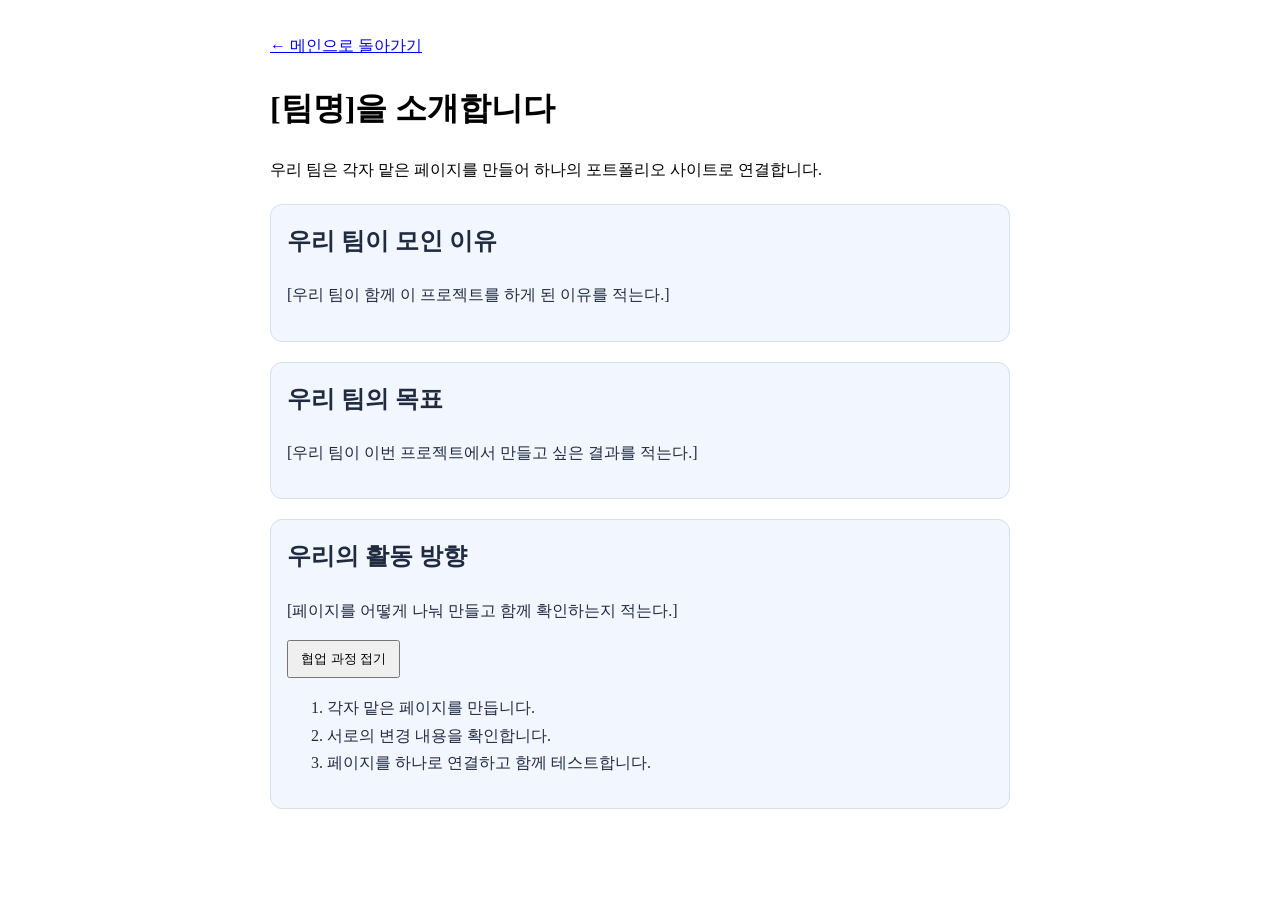
==== about.html @ 88756044 "Add files via upload" ====
<!DOCTYPE html>
<html lang="ko">
<head>
  <meta charset="UTF-8">
  <meta name="viewport" content="width=device-width, initial-scale=1.0">
  <title>팀 소개</title>
  <link rel="stylesheet" href="./about.css">
  <script src="./about.js" defer></script>
</head>
<body>
  <main class="about-page">
    <a href="./page.html">← 메인으로 돌아가기</a>

    <h1>[팀명]을 소개합니다</h1>
    <p>우리 팀은 각자 맡은 페이지를 만들어 하나의 포트폴리오 사이트로 연결합니다.</p>

    <section>
      <h2>우리 팀이 모인 이유</h2>
      <p>[우리 팀이 함께 이 프로젝트를 하게 된 이유를 적는다.]</p>
    </section>

    <section>
      <h2>우리 팀의 목표</h2>
      <p>[우리 팀이 이번 프로젝트에서 만들고 싶은 결과를 적는다.]</p>
    </section>

    <section>
      <h2>우리의 활동 방향</h2>
      <p>[페이지를 어떻게 나눠 만들고 함께 확인하는지 적는다.]</p>

      <button id="work-button" type="button"
              aria-controls="work-list" aria-expanded="true" hidden>
        협업 과정 접기
      </button>

      <ol id="work-list">
        <li>각자 맡은 페이지를 만듭니다.</li>
        <li>서로의 변경 내용을 확인합니다.</li>
        <li>페이지를 하나로 연결하고 함께 테스트합니다.</li>
      </ol>
    </section>
  </main>
</body>
</html>
---- about.css ----
.about-page {
  box-sizing: border-box;
  max-width: 780px;
  margin: 32px auto;
  padding: 0 20px;
  line-height: 1.7;
}

.about-page section {
  margin-top: 20px;
  padding: 16px;
  border: 1px solid #d8dfeb;
  border-radius: 12px;
  background-color: #f2f6ff;
  color: #202b40;
}

.about-page h2 {
  margin-top: 0;
}

.about-page button {
  padding: 8px 12px;
  cursor: pointer;
}
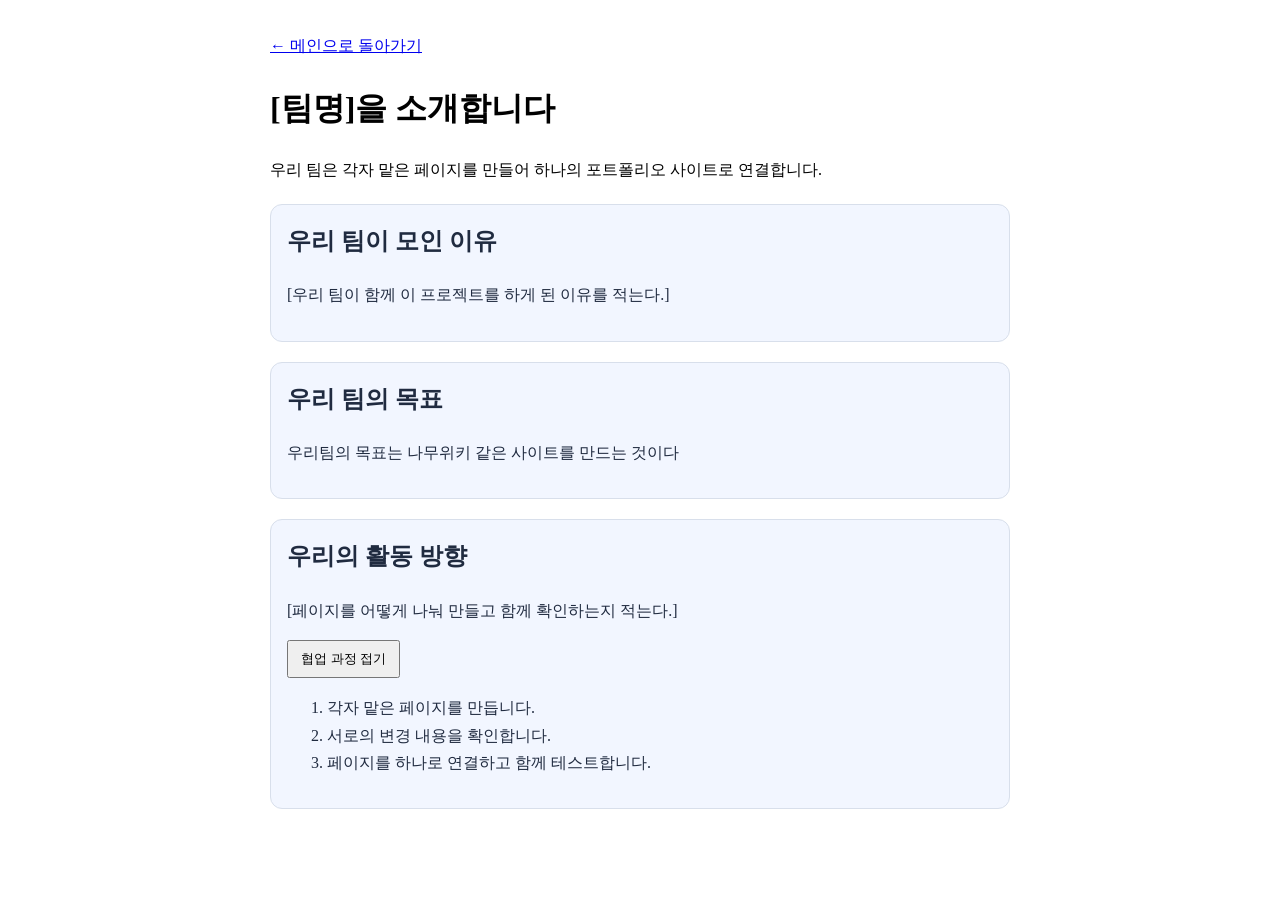
==== commit a12a7681: "팀 소개 페이지 본문 수정" ====
--- a/about.html
+++ b/about.html
@@ -21,7 +21,7 @@
 
     <section>
       <h2>우리 팀의 목표</h2>
-      <p>[우리 팀이 이번 프로젝트에서 만들고 싶은 결과를 적는다.]</p>
+      <p>우리팀의 목표는 나무위키 같은 사이트를 만드는 것이다</p>
     </section>
 
     <section>
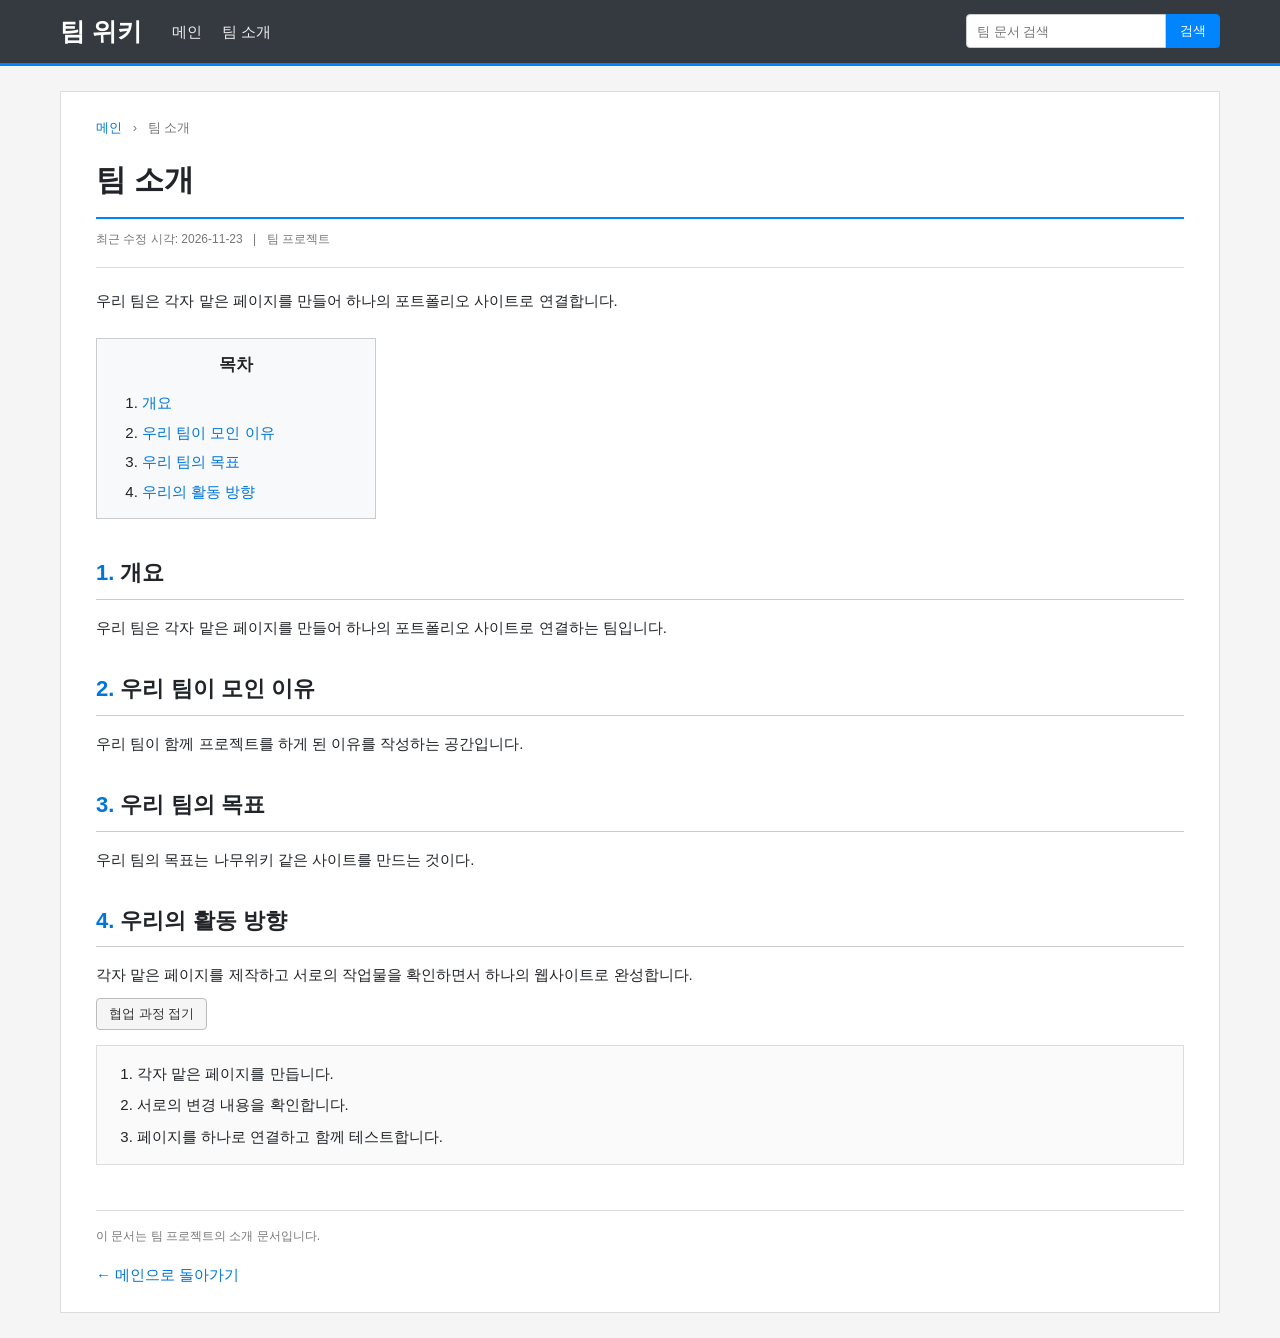
==== commit 4db0b54b: "변경한 기능: 팀 소개(about) 페이지 html, css, js 수정 issue링크 #4" ====
--- a/about.html
+++ b/about.html
@@ -1,44 +1,136 @@
+
 <!DOCTYPE html>
 <html lang="ko">
 <head>
   <meta charset="UTF-8">
   <meta name="viewport" content="width=device-width, initial-scale=1.0">
-  <title>팀 소개</title>
+  <title>팀 소개 - 팀 문서</title>
   <link rel="stylesheet" href="./about.css">
   <script src="./about.js" defer></script>
 </head>
 <body>
-  <main class="about-page">
-    <a href="./page.html">← 메인으로 돌아가기</a>
 
-    <h1>[팀명]을 소개합니다</h1>
-    <p>우리 팀은 각자 맡은 페이지를 만들어 하나의 포트폴리오 사이트로 연결합니다.</p>
+  <!-- 상단 네비게이션 -->
+  <header class="top-bar">
+    <div class="nav-container">
+      <a href="./page.html" class="logo">팀 위키</a>
 
-    <section>
-      <h2>우리 팀이 모인 이유</h2>
-      <p>[우리 팀이 함께 이 프로젝트를 하게 된 이유를 적는다.]</p>
-    </section>
+      <nav class="top-menu">
+        <a href="./page.html">메인</a>
+        <a href="#team-info">팀 소개</a>
+      </nav>
 
-    <section>
-      <h2>우리 팀의 목표</h2>
-      <p>우리팀의 목표는 나무위키 같은 사이트를 만드는 것이다</p>
-    </section>
+      <form id="search-form" class="search-form">
+        <input
+          type="search"
+          id="search-input"
+          placeholder="팀 문서 검색"
+          aria-label="문서 검색"
+        >
+        <button type="submit">검색</button>
+      </form>
+    </div>
+  </header>
 
-    <section>
-      <h2>우리의 활동 방향</h2>
-      <p>[페이지를 어떻게 나눠 만들고 함께 확인하는지 적는다.]</p>
+  <!-- 문서 영역 -->
+  <main class="wiki-container">
 
-      <button id="work-button" type="button"
-              aria-controls="work-list" aria-expanded="true" hidden>
-        협업 과정 접기
-      </button>
+    <article class="wiki-article" id="team-info">
 
-      <ol id="work-list">
-        <li>각자 맡은 페이지를 만듭니다.</li>
-        <li>서로의 변경 내용을 확인합니다.</li>
-        <li>페이지를 하나로 연결하고 함께 테스트합니다.</li>
-      </ol>
-    </section>
+      <div class="breadcrumb">
+        <a href="./page.html">메인</a>
+        <span>›</span>
+        팀 소개
+      </div>
+
+      <h1 class="document-title">팀 소개</h1>
+
+      <div class="document-info">
+        최근 수정 시각: 2026-11-23
+        <span>|</span>
+        팀 프로젝트
+      </div>
+
+      <hr>
+
+      <p class="intro">
+        우리 팀은 각자 맡은 페이지를 만들어 하나의 포트폴리오 사이트로 연결합니다.
+      </p>
+
+      <!-- 목차 -->
+      <div class="toc">
+        <div class="toc-title">목차</div>
+
+        <ol>
+          <li><a href="#section1">개요</a></li>
+          <li><a href="#section2">우리 팀이 모인 이유</a></li>
+          <li><a href="#section3">우리 팀의 목표</a></li>
+          <li><a href="#section4">우리의 활동 방향</a></li>
+        </ol>
+      </div>
+
+      <!-- 1. 개요 -->
+      <section id="section1">
+        <h2><span>1.</span> 개요</h2>
+        <p>
+          우리 팀은 각자 맡은 페이지를 만들어
+          하나의 포트폴리오 사이트로 연결하는 팀입니다.
+        </p>
+      </section>
+
+      <!-- 2. 팀이 모인 이유 -->
+      <section id="section2">
+        <h2><span>2.</span> 우리 팀이 모인 이유</h2>
+        <p>
+          우리 팀이 함께 프로젝트를 하게 된 이유를 작성하는 공간입니다.
+        </p>
+      </section>
+
+      <!-- 3. 팀의 목표 -->
+      <section id="section3">
+        <h2><span>3.</span> 우리 팀의 목표</h2>
+        <p>
+          우리 팀의 목표는 나무위키 같은 사이트를 만드는 것이다.
+        </p>
+      </section>
+
+      <!-- 4. 활동 방향 -->
+      <section id="section4">
+        <h2><span>4.</span> 우리의 활동 방향</h2>
+
+        <p>
+          각자 맡은 페이지를 제작하고 서로의 작업물을 확인하면서
+          하나의 웹사이트로 완성합니다.
+        </p>
+
+        <button
+          id="work-button"
+          type="button"
+          aria-controls="work-list"
+          aria-expanded="true"
+          hidden
+        >
+          협업 과정 접기
+        </button>
+
+        <ol id="work-list">
+          <li>각자 맡은 페이지를 만듭니다.</li>
+          <li>서로의 변경 내용을 확인합니다.</li>
+          <li>페이지를 하나로 연결하고 함께 테스트합니다.</li>
+        </ol>
+      </section>
+
+      <!-- 하단 정보 -->
+      <div class="document-footer">
+        이 문서는 팀 프로젝트의 소개 문서입니다.
+      </div>
+
+      <a href="./page.html" class="back-link">
+        ← 메인으로 돌아가기
+      </a>
+
+    </article>
   </main>
+
 </body>
 </html>
--- a/about.css
+++ b/about.css
@@ -1,25 +1,297 @@
-.about-page {
+
+/* 기본 설정 */
+* {
   box-sizing: border-box;
-  max-width: 780px;
-  margin: 32px auto;
-  padding: 0 20px;
+}
+
+body {
+  margin: 0;
+  background: #f5f5f5;
+  color: #212529;
+  font-family: Arial, "Malgun Gothic", sans-serif;
+  font-size: 15px;
   line-height: 1.7;
 }
 
-.about-page section {
-  margin-top: 20px;
-  padding: 16px;
-  border: 1px solid #d8dfeb;
-  border-radius: 12px;
-  background-color: #f2f6ff;
-  color: #202b40;
-}
-
-.about-page h2 {
-  margin-top: 0;
-}
-
-.about-page button {
-  padding: 8px 12px;
+/* 상단 네비게이션 */
+.top-bar {
+  width: 100%;
+  background: #343a40;
+  border-bottom: 3px solid #0084ff;
+}
+
+.nav-container {
+  max-width: 1200px;
+  min-height: 62px;
+  margin: auto;
+  padding: 10px 20px;
+  display: flex;
+  align-items: center;
+  gap: 30px;
+}
+
+.logo {
+  color: #ffffff;
+  font-size: 25px;
+  font-weight: bold;
+  text-decoration: none;
+  white-space: nowrap;
+}
+
+.top-menu {
+  display: flex;
+  gap: 20px;
+}
+
+.top-menu a {
+  color: #eeeeee;
+  text-decoration: none;
+}
+
+.top-menu a:hover {
+  color: #ffffff;
+  text-decoration: underline;
+}
+
+/* 검색창 */
+.search-form {
+  display: flex;
+  margin-left: auto;
+}
+
+.search-form input {
+  width: 200px;
+  padding: 7px 10px;
+  border: 1px solid #cccccc;
+  border-radius: 4px 0 0 4px;
+  outline: none;
+}
+
+.search-form input:focus {
+  border-color: #0084ff;
+}
+
+.search-form button {
+  padding: 7px 13px;
+  border: 1px solid #0084ff;
+  border-radius: 0 4px 4px 0;
+  background: #0084ff;
+  color: white;
   cursor: pointer;
 }
+
+/* 전체 문서 영역 */
+.wiki-container {
+  max-width: 1200px;
+  min-height: calc(100vh - 62px);
+  margin: auto;
+  padding: 25px 20px;
+}
+
+.wiki-article {
+  padding: 25px 35px;
+  background: #ffffff;
+  border: 1px solid #dddddd;
+}
+
+/* 경로 표시 */
+.breadcrumb {
+  margin-bottom: 15px;
+  color: #777777;
+  font-size: 13px;
+}
+
+.breadcrumb a {
+  color: #0275d8;
+  text-decoration: none;
+}
+
+.breadcrumb span {
+  margin: 0 7px;
+}
+
+/* 문서 제목 */
+.document-title {
+  margin: 0;
+  padding-bottom: 12px;
+  border-bottom: 2px solid #0084ff;
+  font-size: 30px;
+  font-weight: 600;
+}
+
+.document-info {
+  margin-top: 10px;
+  color: #777777;
+  font-size: 12px;
+}
+
+.document-info span {
+  margin: 0 7px;
+}
+
+.wiki-article > hr {
+  margin: 18px 0;
+  border: none;
+  border-top: 1px solid #dddddd;
+}
+
+/* 소개 문장 */
+.intro {
+  margin: 20px 0;
+  font-size: 15px;
+}
+
+/* 목차 */
+.toc {
+  display: table;
+  min-width: 280px;
+  max-width: 100%;
+  margin: 25px 0 35px;
+  padding: 12px 20px;
+  border: 1px solid #cccccc;
+  background: #f8f9fa;
+}
+
+.toc-title {
+  margin-bottom: 8px;
+  font-size: 17px;
+  font-weight: bold;
+  text-align: center;
+}
+
+.toc ol {
+  margin: 0;
+  padding-left: 25px;
+}
+
+.toc li {
+  padding: 2px 0;
+}
+
+.toc a {
+  color: #0275d8;
+  text-decoration: none;
+}
+
+.toc a:hover {
+  text-decoration: underline;
+}
+
+/* 문서 본문 */
+.wiki-article section {
+  margin-top: 30px;
+  scroll-margin-top: 20px;
+}
+
+.wiki-article section h2 {
+  margin: 0 0 15px;
+  padding-bottom: 7px;
+  border-bottom: 1px solid #cccccc;
+  font-size: 22px;
+  font-weight: 600;
+}
+
+.wiki-article section h2 span {
+  color: #0275d8;
+}
+
+.wiki-article section p {
+  margin: 10px 0;
+}
+
+/* 협업 목록 */
+#work-list {
+  margin: 15px 0;
+  padding: 12px 15px 12px 40px;
+  border: 1px solid #dddddd;
+  background: #fafafa;
+}
+
+#work-list li {
+  padding: 3px 0;
+}
+
+/* 버튼 */
+.wiki-article button {
+  padding: 6px 12px;
+  border: 1px solid #bbbbbb;
+  border-radius: 4px;
+  background: #f5f5f5;
+  color: #333333;
+  cursor: pointer;
+}
+
+.wiki-article button:hover {
+  background: #e5e5e5;
+}
+
+/* 검색 결과 강조 */
+.search-highlight {
+  background: #fff3a6;
+  outline: 2px solid #e0bd39;
+  transition: background 0.3s;
+}
+
+/* 하단 */
+.document-footer {
+  margin-top: 45px;
+  padding-top: 15px;
+  border-top: 1px solid #dddddd;
+  color: #777777;
+  font-size: 12px;
+}
+
+.back-link {
+  display: inline-block;
+  margin-top: 15px;
+  color: #0275d8;
+  text-decoration: none;
+}
+
+.back-link:hover {
+  text-decoration: underline;
+}
+
+/* 모바일 화면 */
+@media (max-width: 700px) {
+  .nav-container {
+    flex-wrap: wrap;
+    gap: 12px;
+  }
+
+  .top-menu {
+    gap: 12px;
+  }
+
+  .search-form {
+    width: 100%;
+    margin-left: 0;
+  }
+
+  .search-form input {
+    flex: 1;
+    width: auto;
+    min-width: 0;
+  }
+
+  .wiki-container {
+    padding: 10px;
+  }
+
+  .wiki-article {
+    padding: 20px 15px;
+  }
+
+  .document-title {
+    font-size: 25px;
+  }
+
+  .wiki-article section h2 {
+    font-size: 19px;
+  }
+
+  .toc {
+    display: block;
+    min-width: 0;
+  }
+}
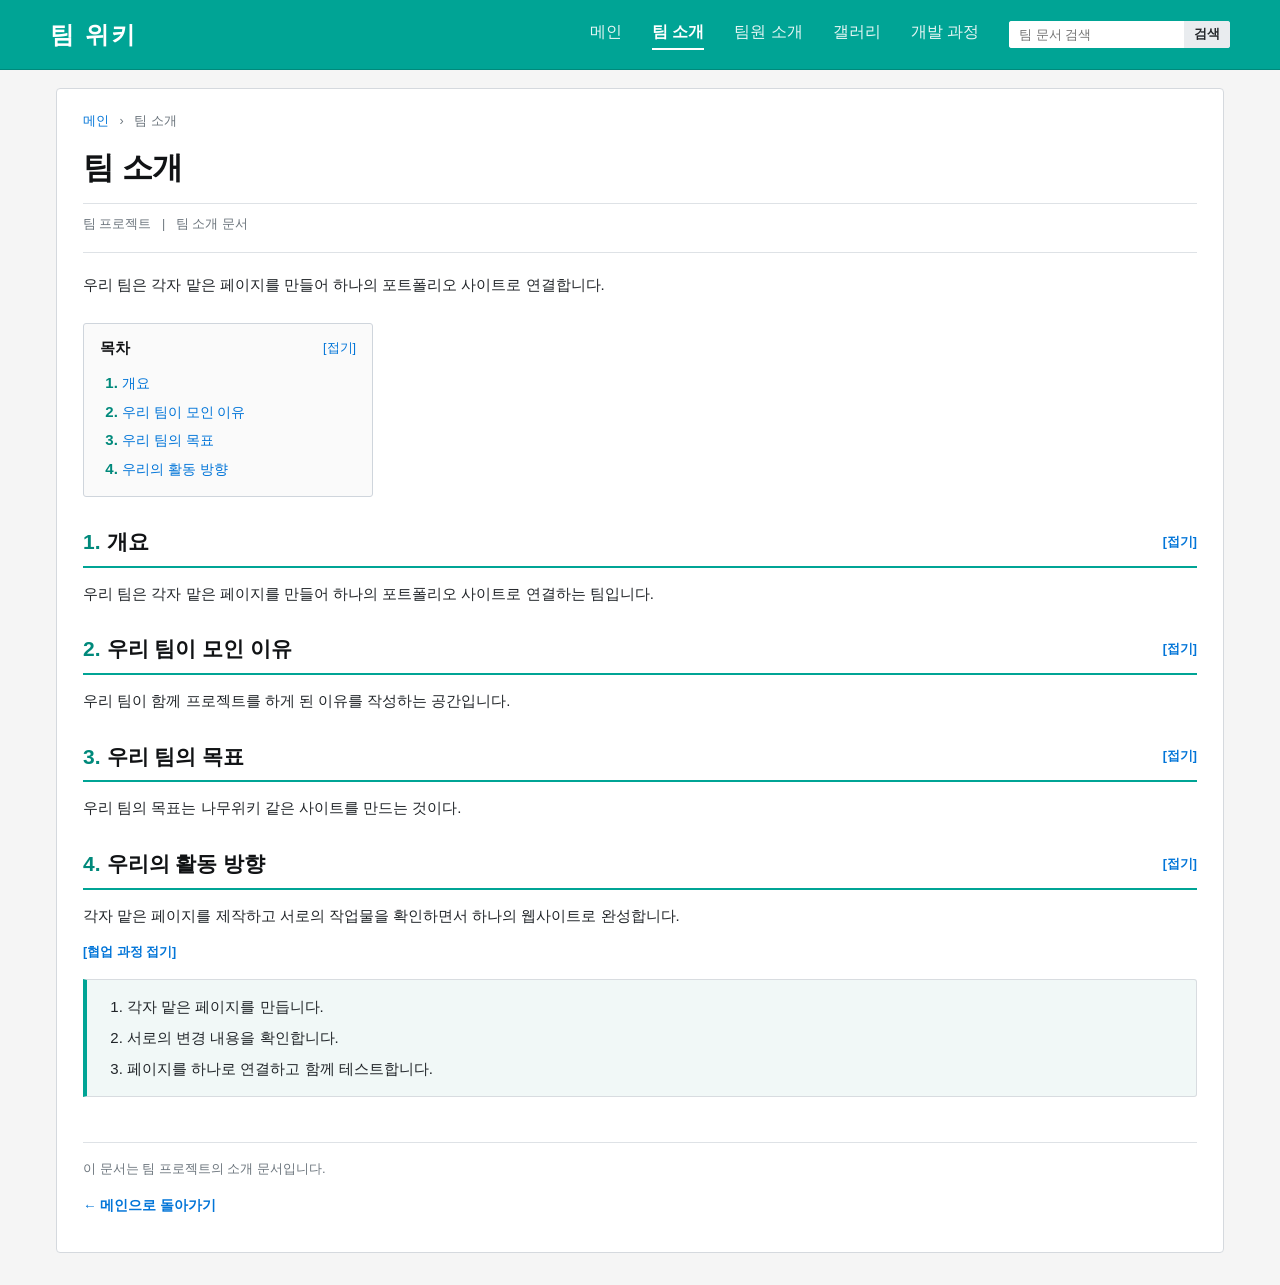
==== commit 7ea27a46: "팀 소개 페이지 디자인 수정" ====
--- a/about.html
+++ b/about.html
@@ -11,13 +11,16 @@
 <body>
 
   <!-- 상단 네비게이션 -->
-  <header class="top-bar">
+  <header id="main-header" class="top-bar">
     <div class="nav-container">
-      <a href="./page.html" class="logo">팀 위키</a>
+      <a href="./index.html" class="logo">팀 위키</a>
 
-      <nav class="top-menu">
-        <a href="./page.html">메인</a>
-        <a href="#team-info">팀 소개</a>
+      <nav class="top-menu" aria-label="주 메뉴">
+        <a href="./index.html">메인</a>
+        <a href="./about.html" aria-current="page">팀 소개</a>
+        <a href="./team.html">팀원 소개</a>
+        <a href="./gallery.html">갤러리</a>
+        <a href="./process.html">개발 과정</a>
       </nav>
 
       <form id="search-form" class="search-form">
@@ -38,7 +41,7 @@
     <article class="wiki-article" id="team-info">
 
       <div class="breadcrumb">
-        <a href="./page.html">메인</a>
+        <a href="./index.html">메인</a>
         <span>›</span>
         팀 소개
       </div>
@@ -46,9 +49,9 @@
       <h1 class="document-title">팀 소개</h1>
 
       <div class="document-info">
-        최근 수정 시각: 2026-11-23
+        팀 프로젝트
         <span>|</span>
-        팀 프로젝트
+        팀 소개 문서
       </div>
 
       <hr>
@@ -59,9 +62,12 @@
 
       <!-- 목차 -->
       <div class="toc">
-        <div class="toc-title">목차</div>
+        <div class="toc-header">
+          <div class="toc-title">목차</div>
+          <button type="button" class="toc-toggle" id="toc-toggle" aria-controls="toc-list" aria-expanded="true">[접기]</button>
+        </div>
 
-        <ol>
+        <ol id="toc-list">
           <li><a href="#section1">개요</a></li>
           <li><a href="#section2">우리 팀이 모인 이유</a></li>
           <li><a href="#section3">우리 팀의 목표</a></li>
@@ -71,53 +77,73 @@
 
       <!-- 1. 개요 -->
       <section id="section1">
-        <h2><span>1.</span> 개요</h2>
-        <p>
-          우리 팀은 각자 맡은 페이지를 만들어
-          하나의 포트폴리오 사이트로 연결하는 팀입니다.
-        </p>
+        <h2>
+          <span>1.</span> 개요
+          <button type="button" class="fold-btn" data-target="body-1" aria-controls="body-1" aria-expanded="true">[접기]</button>
+        </h2>
+        <div class="section-body" id="body-1">
+          <p>
+            우리 팀은 각자 맡은 페이지를 만들어
+            하나의 포트폴리오 사이트로 연결하는 팀입니다.
+          </p>
+        </div>
       </section>
 
       <!-- 2. 팀이 모인 이유 -->
       <section id="section2">
-        <h2><span>2.</span> 우리 팀이 모인 이유</h2>
-        <p>
-          우리 팀이 함께 프로젝트를 하게 된 이유를 작성하는 공간입니다.
-        </p>
+        <h2>
+          <span>2.</span> 우리 팀이 모인 이유
+          <button type="button" class="fold-btn" data-target="body-2" aria-controls="body-2" aria-expanded="true">[접기]</button>
+        </h2>
+        <div class="section-body" id="body-2">
+          <p>
+            우리 팀이 함께 프로젝트를 하게 된 이유를 작성하는 공간입니다.
+          </p>
+        </div>
       </section>
 
       <!-- 3. 팀의 목표 -->
       <section id="section3">
-        <h2><span>3.</span> 우리 팀의 목표</h2>
-        <p>
-          우리 팀의 목표는 나무위키 같은 사이트를 만드는 것이다.
-        </p>
+        <h2>
+          <span>3.</span> 우리 팀의 목표
+          <button type="button" class="fold-btn" data-target="body-3" aria-controls="body-3" aria-expanded="true">[접기]</button>
+        </h2>
+        <div class="section-body" id="body-3">
+          <p>
+            우리 팀의 목표는 나무위키 같은 사이트를 만드는 것이다.
+          </p>
+        </div>
       </section>
 
       <!-- 4. 활동 방향 -->
       <section id="section4">
-        <h2><span>4.</span> 우리의 활동 방향</h2>
+        <h2>
+          <span>4.</span> 우리의 활동 방향
+          <button type="button" class="fold-btn" data-target="body-4" aria-controls="body-4" aria-expanded="true">[접기]</button>
+        </h2>
+        <div class="section-body" id="body-4">
 
-        <p>
-          각자 맡은 페이지를 제작하고 서로의 작업물을 확인하면서
-          하나의 웹사이트로 완성합니다.
-        </p>
+          <p>
+            각자 맡은 페이지를 제작하고 서로의 작업물을 확인하면서
+            하나의 웹사이트로 완성합니다.
+          </p>
 
-        <button
-          id="work-button"
-          type="button"
-          aria-controls="work-list"
-          aria-expanded="true"
-          hidden
-        >
-          협업 과정 접기
-        </button>
+          <button
+            id="work-button"
+            type="button"
+            aria-controls="work-list"
+            aria-expanded="true"
+            hidden
+          >
+            [협업 과정 접기]
+          </button>
 
-        <ol id="work-list">
-          <li>각자 맡은 페이지를 만듭니다.</li>
-          <li>서로의 변경 내용을 확인합니다.</li>
-          <li>페이지를 하나로 연결하고 함께 테스트합니다.</li>
-        </ol>
+          <ol id="work-list">
+            <li>각자 맡은 페이지를 만듭니다.</li>
+            <li>서로의 변경 내용을 확인합니다.</li>
+            <li>페이지를 하나로 연결하고 함께 테스트합니다.</li>
+          </ol>
+        </div>
       </section>
 
       <!-- 하단 정보 -->
@@ -125,7 +151,7 @@
         이 문서는 팀 프로젝트의 소개 문서입니다.
       </div>
 
-      <a href="./page.html" class="back-link">
+      <a href="./index.html" class="back-link">
         ← 메인으로 돌아가기
       </a>
 
--- a/about.css
+++ b/about.css
@@ -1,109 +1,169 @@
 
-/* 기본 설정 */
+/* =========================
+   기본 설정 (index.css 디자인 기준)
+========================= */
+:root {
+  --header-bg: #00a495;
+  --header-bg-scrolled: #008f82;
+  --accent: #00a495;
+  --accent-dark: #00897b;
+  --accent-deep: #00695c;
+  --accent-soft: #f1f8f7;
+  --link: #0275d8;
+  --line: #dee2e6;
+  --title: #111315;
+}
+
 * {
   box-sizing: border-box;
+}
+
+html {
+  scroll-behavior: smooth;
+  scroll-padding-top: 84px;
+  background: #f5f5f5;
 }
 
 body {
   margin: 0;
   background: #f5f5f5;
   color: #212529;
-  font-family: Arial, "Malgun Gothic", sans-serif;
+  font-family: "Apple SD Gothic Neo", "Malgun Gothic", "Noto Sans KR", sans-serif;
   font-size: 15px;
-  line-height: 1.7;
-}
-
-/* 상단 네비게이션 */
+  line-height: 1.65;
+}
+
+/* 상단 네비게이션 (비율: process 헤더 / 색상: index) */
 .top-bar {
+  position: sticky;
+  top: 0;
+  z-index: 1000;
   width: 100%;
-  background: #343a40;
-  border-bottom: 3px solid #0084ff;
+  height: 70px;
+  background: var(--header-bg);
+  border-bottom: 1px solid var(--accent-dark);
+  transition: all 0.4s ease;
+}
+
+.top-bar.scrolled {
+  background: var(--header-bg-scrolled);
+  box-shadow: 0 2px 8px rgba(0, 0, 0, 0.14);
 }
 
 .nav-container {
-  max-width: 1200px;
-  min-height: 62px;
-  margin: auto;
-  padding: 10px 20px;
   display: flex;
   align-items: center;
   gap: 30px;
+  width: 100%;
+  height: 100%;
+  padding: 0 50px;
 }
 
 .logo {
   color: #ffffff;
-  font-size: 25px;
-  font-weight: bold;
+  font-size: 24px;
+  font-weight: 800;
+  letter-spacing: 2px;
   text-decoration: none;
   white-space: nowrap;
 }
 
 .top-menu {
   display: flex;
-  gap: 20px;
+  align-items: center;
+  gap: 30px;
+  margin-left: auto;
 }
 
 .top-menu a {
-  color: #eeeeee;
+  position: relative;
+  padding-bottom: 5px;
+  color: rgba(255, 255, 255, 0.9);
+  font-size: 16px;
+  font-weight: 500;
   text-decoration: none;
+  white-space: nowrap;
+  transition: color 0.3s;
 }
 
 .top-menu a:hover {
   color: #ffffff;
-  text-decoration: underline;
+}
+
+.top-menu a[aria-current="page"] {
+  color: #ffffff;
+  font-weight: 700;
+}
+
+.top-menu a[aria-current="page"]::after {
+  content: "";
+  position: absolute;
+  bottom: 0;
+  left: 0;
+  width: 100%;
+  height: 2px;
+  background: #ffffff;
 }
 
 /* 검색창 */
 .search-form {
   display: flex;
-  margin-left: auto;
+  background: #ffffff;
+  border-radius: 3px;
+  overflow: hidden;
 }
 
 .search-form input {
-  width: 200px;
-  padding: 7px 10px;
-  border: 1px solid #cccccc;
-  border-radius: 4px 0 0 4px;
+  width: 175px;
+  padding: 5px 10px;
+  border: none;
   outline: none;
-}
-
-.search-form input:focus {
-  border-color: #0084ff;
+  color: #212529;
+  font-size: 13px;
 }
 
 .search-form button {
-  padding: 7px 13px;
-  border: 1px solid #0084ff;
-  border-radius: 0 4px 4px 0;
-  background: #0084ff;
-  color: white;
+  padding: 5px 10px;
+  border: none;
+  background: #e9ecef;
+  color: #212529;
+  font-size: 12.5px;
+  font-weight: 700;
   cursor: pointer;
+}
+
+.search-form button:hover {
+  background: var(--line);
 }
 
 /* 전체 문서 영역 */
 .wiki-container {
   max-width: 1200px;
-  min-height: calc(100vh - 62px);
-  margin: auto;
-  padding: 25px 20px;
+  margin: 18px auto 32px;
+  padding: 0 16px;
 }
 
 .wiki-article {
-  padding: 25px 35px;
+  padding: 22px 26px 34px;
   background: #ffffff;
-  border: 1px solid #dddddd;
+  border: 1px solid #d5d9de;
+  border-radius: 4px;
 }
 
 /* 경로 표시 */
 .breadcrumb {
-  margin-bottom: 15px;
-  color: #777777;
-  font-size: 13px;
+  margin-bottom: 10px;
+  color: #6c757d;
+  font-size: 12.5px;
 }
 
 .breadcrumb a {
-  color: #0275d8;
+  color: var(--link);
   text-decoration: none;
+}
+
+.breadcrumb a:hover {
+  text-decoration: underline;
 }
 
 .breadcrumb span {
@@ -113,16 +173,18 @@
 /* 문서 제목 */
 .document-title {
   margin: 0;
-  padding-bottom: 12px;
-  border-bottom: 2px solid #0084ff;
-  font-size: 30px;
-  font-weight: 600;
+  padding-bottom: 10px;
+  border-bottom: 1px solid var(--line);
+  color: var(--title);
+  font-size: 31px;
+  font-weight: 800;
+  letter-spacing: -0.5px;
 }
 
 .document-info {
   margin-top: 10px;
-  color: #777777;
-  font-size: 12px;
+  color: #6c757d;
+  font-size: 12.5px;
 }
 
 .document-info span {
@@ -132,7 +194,7 @@
 .wiki-article > hr {
   margin: 18px 0;
   border: none;
-  border-top: 1px solid #dddddd;
+  border-top: 1px solid var(--line);
 }
 
 /* 소개 문장 */
@@ -144,32 +206,46 @@
 /* 목차 */
 .toc {
   display: table;
-  min-width: 280px;
+  min-width: 290px;
   max-width: 100%;
-  margin: 25px 0 35px;
-  padding: 12px 20px;
-  border: 1px solid #cccccc;
-  background: #f8f9fa;
+  margin: 25px 0 28px;
+  padding: 12px 16px;
+  border: 1px solid #cfd5dc;
+  border-radius: 3px;
+  background: #fafafa;
+}
+
+.toc-header {
+  display: flex;
+  align-items: center;
+  justify-content: space-between;
+  gap: 18px;
+  margin-bottom: 8px;
 }
 
 .toc-title {
-  margin-bottom: 8px;
-  font-size: 17px;
-  font-weight: bold;
-  text-align: center;
+  color: var(--title);
+  font-size: 15px;
+  font-weight: 800;
 }
 
 .toc ol {
   margin: 0;
-  padding-left: 25px;
+  padding-left: 22px;
 }
 
 .toc li {
   padding: 2px 0;
 }
 
+.toc li::marker {
+  color: var(--accent-dark);
+  font-weight: 700;
+}
+
 .toc a {
-  color: #0275d8;
+  color: var(--link);
+  font-size: 13.5px;
   text-decoration: none;
 }
 
@@ -179,32 +255,76 @@
 
 /* 문서 본문 */
 .wiki-article section {
-  margin-top: 30px;
-  scroll-margin-top: 20px;
+  margin-top: 26px;
+  scroll-margin-top: 84px;
 }
 
 .wiki-article section h2 {
-  margin: 0 0 15px;
-  padding-bottom: 7px;
-  border-bottom: 1px solid #cccccc;
-  font-size: 22px;
-  font-weight: 600;
+  display: flex;
+  align-items: center;
+  gap: 6px;
+  margin: 0 0 14px;
+  padding-bottom: 6px;
+  border-bottom: 2px solid var(--accent);
+  color: var(--title);
+  font-size: 21px;
+  font-weight: 800;
 }
 
 .wiki-article section h2 span {
-  color: #0275d8;
+  color: var(--accent-dark);
 }
 
 .wiki-article section p {
   margin: 10px 0;
+}
+
+/* 목차 / 섹션 접기·펼치기 (index 디자인 기준) */
+.wiki-article .toc-toggle,
+.wiki-article .fold-btn,
+.wiki-article #work-button {
+  padding: 0;
+  border: none;
+  border-radius: 0;
+  background: none;
+  color: var(--link);
+  font-size: 12.5px;
+  font-weight: 400;
+  cursor: pointer;
+}
+
+.wiki-article .fold-btn,
+.wiki-article #work-button {
+  font-weight: 600;
+}
+
+.wiki-article .fold-btn {
+  margin-left: auto;
+}
+
+.wiki-article #work-button {
+  margin-top: 6px;
+}
+
+.wiki-article .toc-toggle:hover,
+.wiki-article .fold-btn:hover,
+.wiki-article #work-button:hover {
+  background: none;
+  text-decoration: underline;
+}
+
+.section-body.collapsed {
+  display: none;
 }
 
 /* 협업 목록 */
 #work-list {
   margin: 15px 0;
   padding: 12px 15px 12px 40px;
-  border: 1px solid #dddddd;
-  background: #fafafa;
+  border: 1px solid #d8dce0;
+  border-left: 4px solid var(--accent);
+  border-radius: 0 3px 3px 0;
+  background: var(--accent-soft);
 }
 
 #work-list li {
@@ -213,22 +333,24 @@
 
 /* 버튼 */
 .wiki-article button {
-  padding: 6px 12px;
-  border: 1px solid #bbbbbb;
-  border-radius: 4px;
-  background: #f5f5f5;
-  color: #333333;
+  padding: 5px 12px;
+  border: 1px solid var(--accent);
+  border-radius: 3px;
+  background: var(--accent-soft);
+  color: var(--accent-deep);
+  font-size: 13px;
+  font-weight: 600;
   cursor: pointer;
 }
 
 .wiki-article button:hover {
-  background: #e5e5e5;
-}
-
-/* 검색 결과 강조 */
+  background: #e0f0ee;
+}
+
+/* 검색 결과 강조: 초록(#00a495)의 보색 #ff5b6a, 투명도 30% */
 .search-highlight {
-  background: #fff3a6;
-  outline: 2px solid #e0bd39;
+  background: rgba(255, 91, 106, 0.3);
+  border-radius: 3px;
   transition: background 0.3s;
 }
 
@@ -236,15 +358,17 @@
 .document-footer {
   margin-top: 45px;
   padding-top: 15px;
-  border-top: 1px solid #dddddd;
-  color: #777777;
-  font-size: 12px;
+  border-top: 1px solid var(--line);
+  color: #6c757d;
+  font-size: 13px;
 }
 
 .back-link {
   display: inline-block;
   margin-top: 15px;
-  color: #0275d8;
+  color: var(--link);
+  font-size: 13.5px;
+  font-weight: 600;
   text-decoration: none;
 }
 
@@ -252,34 +376,39 @@
   text-decoration: underline;
 }
 
-/* 모바일 화면 */
-@media (max-width: 700px) {
+/* 좁은 화면 */
+@media (max-width: 860px) {
+  .top-bar {
+    height: auto;
+  }
+
   .nav-container {
     flex-wrap: wrap;
-    gap: 12px;
+    gap: 8px 20px;
+    padding: 10px 20px;
   }
 
   .top-menu {
-    gap: 12px;
-  }
-
-  .search-form {
-    width: 100%;
-    margin-left: 0;
+    gap: 18px;
+    flex-wrap: wrap;
+  }
+}
+
+@media (max-width: 600px) {
+  .logo {
+    font-size: 22px;
   }
 
   .search-form input {
-    flex: 1;
-    width: auto;
-    min-width: 0;
+    width: 125px;
   }
 
   .wiki-container {
-    padding: 10px;
+    padding: 0 10px;
   }
 
   .wiki-article {
-    padding: 20px 15px;
+    padding: 16px 14px 28px;
   }
 
   .document-title {
